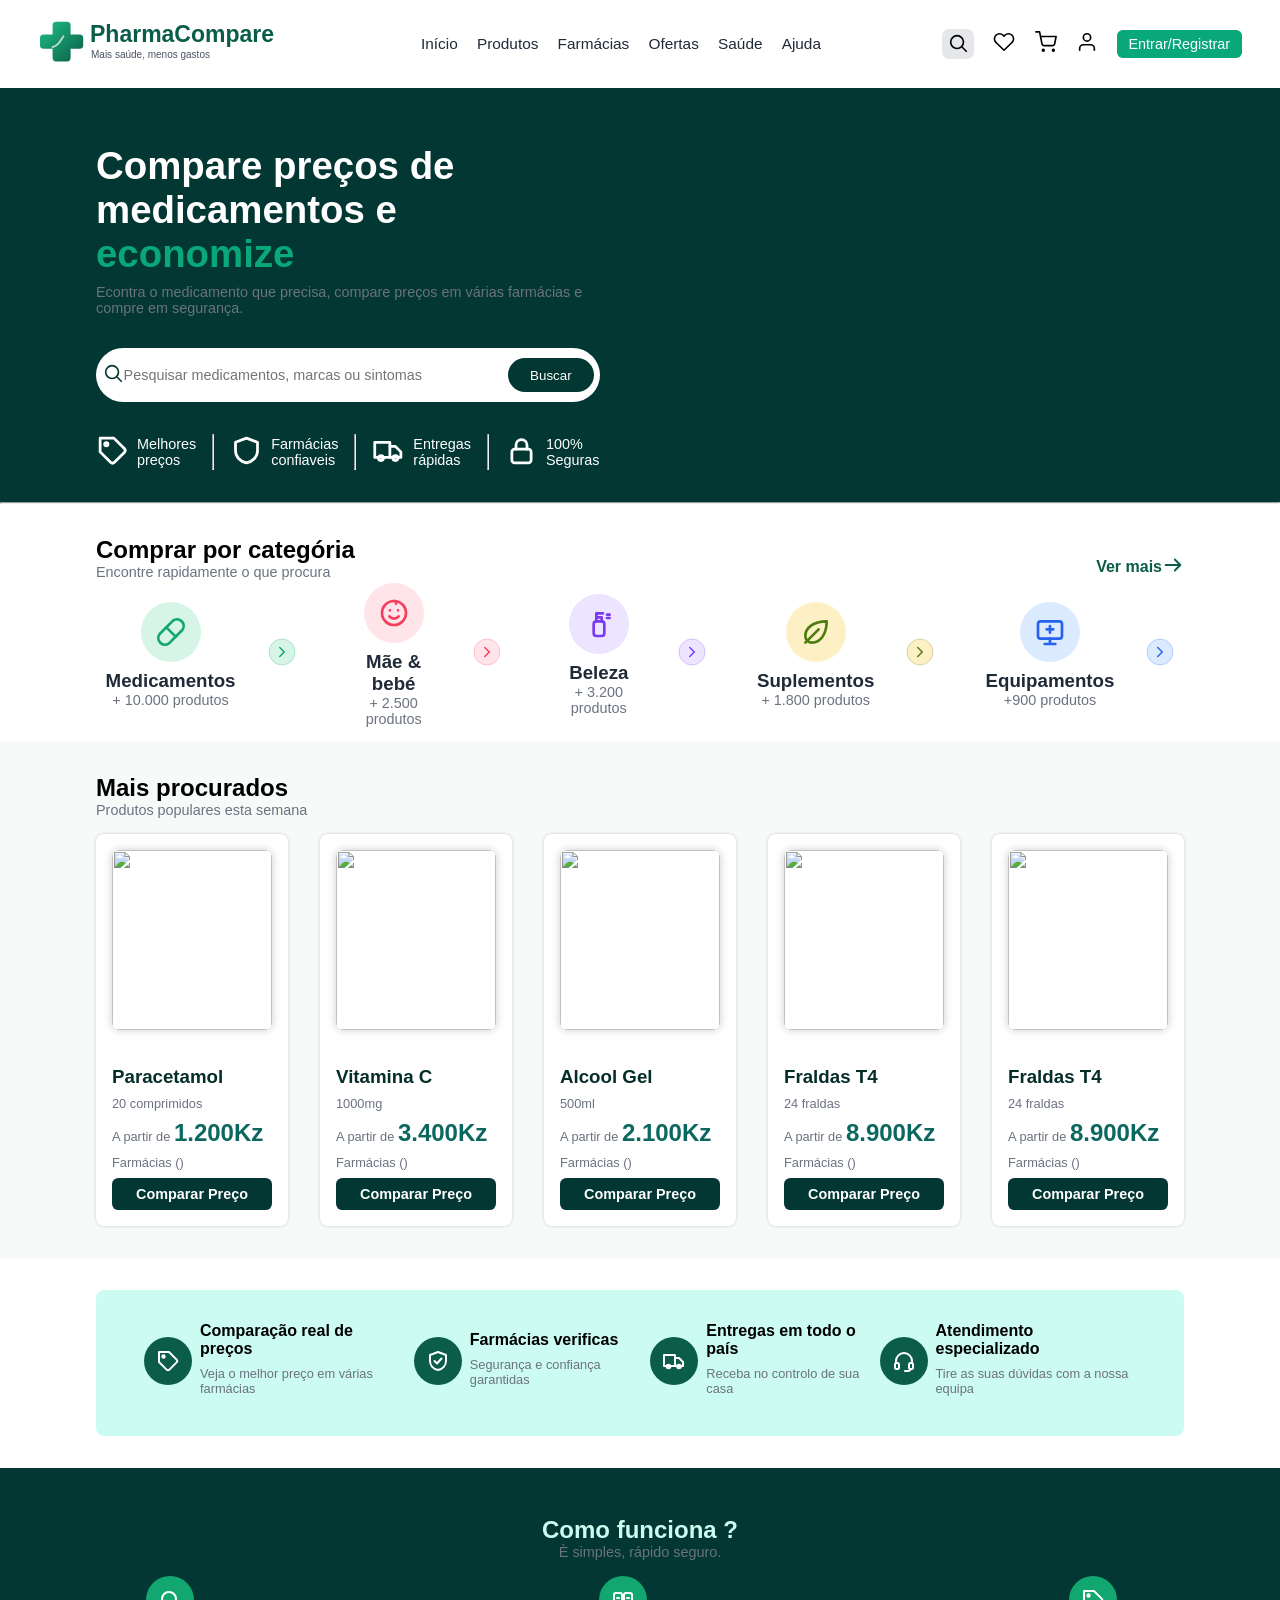
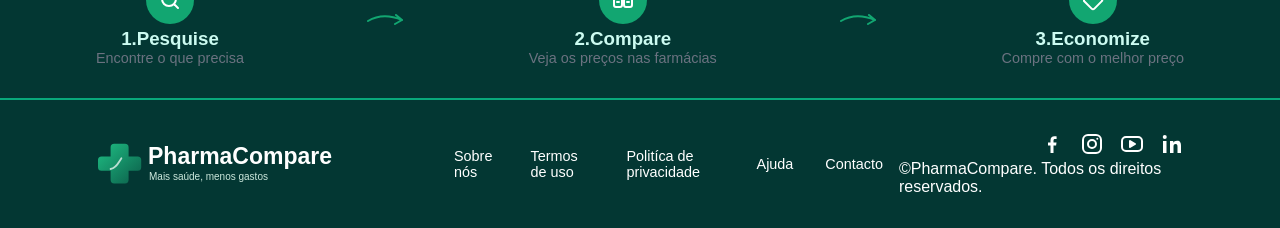
==== index.html @ 9d526ed0 "Add files via upload" ====
<!DOCTYPE html>
<html lang="pt-pt">
<head>
    <meta charset="UTF-8">
    <meta name="viewport" content="width=device-width, initial-scale=1.0">
    <title>Pharma Compare</title>
</head>
<body>
    <header class="cabeçalho">
        <!-- Simbolo -->
         <div class="cab">
            <svg xmlns="http://www.w3.org/2000/svg" viewBox="0 0 262 52" width="262" height="52"><defs><linearGradient id="g" x1="0" y1="0" x2="1" y2="1"><stop offset="0" stop-color="#1FBF84"/><stop offset="1" stop-color="#0B5D49"/></linearGradient></defs><g transform="translate(2 4) scale(.9)"><path d="M18 2h12a4 4 0 0 1 4 4v10h10a4 4 0 0 1 4 4v8a4 4 0 0 1-4 4H34v10a4 4 0 0 1-4 4H18a4 4 0 0 1-4-4V32H4a4 4 0 0 1-4-4v-8a4 4 0 0 1 4-4h10V6a4 4 0 0 1 4-4z" fill="url(#g)"/><path d="M14 30c6-1 8-6 12-12" fill="none" stroke="#fff" stroke-width="2" stroke-linecap="round" opacity=".7"/></g><text x="52" y="26" font-family="Poppins, Montserrat, Segoe UI, Arial, sans-serif" font-size="23" font-weight="700" fill="#0B5D49">PharmaCompare</text><text x="53" y="42" font-family="Poppins, Montserrat, Segoe UI, Arial, sans-serif" font-size="10" fill="#4B5563">Mais saúde, menos gastos</text></svg>
         </div>
        <!-- Botões para abrir o menu -->
        
        <button class="btn" id="btn">
            <svg xmlns="http://www.w3.org/2000/svg" width="24" height="24" viewBox="0 0 24 24" fill="none" stroke="currentColor" stroke-width="2" stroke-linecap="round" stroke-linejoin="round"><line x1="3" y1="6" x2="21" y2="6"/><line x1="3" y1="12" x2="21" y2="12"/><line x1="3" y1="18" x2="21" y2="18"/></svg>
        </button>
        <div class="menu-tel">
            
            <!-- Botão fechar o menu -->
            <button class="btnclose">Fecha <svg xmlns="http://www.w3.org/2000/svg" width="18" height="18" viewBox="0 0 24 24" fill="none" stroke="currentColor" stroke-width="2" stroke-linecap="round" stroke-linejoin="round"><path d="M4 4l16 16M4 20L20 4"/></svg></button>

            <!-- NavBar -->
            <nav class="links" id="links">
                <a href="index.html">Início</a>
                <a href="medicamentos.html">Produtos</a>
                <a href="farmacias.html">Farmácias</a>
                <a href="ofertas.html">Ofertas</a>
                <a href="saude.html">Saúde</a>
                <a href="ajuda.html">Ajuda</a>
            </nav>

            <!-- Icones -->
            <div class="icones">
                <button class="ico-pesq" id="ico-pesq">
                    <svg xmlns="http://www.w3.org/2000/svg" width="22" height="22" viewBox="0 0 24 24" fill="none" stroke="#000" stroke-width="1.8" stroke-linecap="round" stroke-linejoin="round"><circle cx='11' cy='11' r='7'/><line x1='21' y1='21' x2='16.65' y2='16.65'/></svg>
                </button>
                <a href="conta.html">
                    <svg xmlns="http://www.w3.org/2000/svg" width="22" height="22" viewBox="0 0 24 24" fill="none" stroke="#000" stroke-width="1.8" stroke-linecap="round" stroke-linejoin="round"><path d='M20.8 4.6a5.5 5.5 0 0 0-7.8 0L12 5.6l-1-1a5.5 5.5 0 0 0-7.8 7.8l1 1L12 21l7.8-7.6 1-1a5.5 5.5 0 0 0 0-7.8z'/></svg>
                </a>
                <a href="carrinho.html">
                    <svg xmlns="http://www.w3.org/2000/svg" width="22" height="22" viewBox="0 0 24 24" fill="none" stroke="#000" stroke-width="1.8" stroke-linecap="round" stroke-linejoin="round"><circle cx='9' cy='21' r='1'/><circle cx='20' cy='21' r='1'/><path d='M1 1h4l2.68 13.39a2 2 0 0 0 2 1.61h9.72a2 2 0 0 0 2-1.61L23 6H6'/></svg>
                </a>
                <a href="conta.html">
                    <svg xmlns="http://www.w3.org/2000/svg" width="22" height="22" viewBox="0 0 24 24" fill="none" stroke="#000" stroke-width="1.8" stroke-linecap="round" stroke-linejoin="round"><path d='M20 21v-2a4 4 0 0 0-4-4H8a4 4 0 0 0-4 4v2'/><circle cx='12' cy='7' r='4'/></svg>
                </a>
                <a href="login.html" class="entrar">Entrar/Registrar</a>
            </div>
        </div>
    </header>
    <main class="hero">
        <div class="conteudo">
            <h2>Compare preços de medicamentos e <span>economize</span></h2>
            <p>Econtra o medicamento que precisa, compare preços em várias farmácias e compre em segurança.</p>
            <div id="pesquisar" class="pesquisar">
                <label for="pesq"><svg xmlns="http://www.w3.org/2000/svg" width="22" height="22" viewBox="0 0 24 24" fill="none" stroke="#033733" stroke-width="1.8" stroke-linecap="round" stroke-linejoin="round"><circle cx='11' cy='11' r='7'/><line x1='21' y1='21' x2='16.65' y2='16.65'/></svg></label>
                <input type="text" id="pesq" name="pesq" placeholder="Pesquisar medicamentos, marcas ou sintomas">
                <button input="submit">Buscar</button>
            </div>
            <div class="info">
                <div class="hero-info">
                    <span>
                        <svg xmlns="http://www.w3.org/2000/svg" viewBox="0 0 24 24" width="33" height="33" color="#FFFFFF"><g fill="none" stroke="currentColor" stroke-width="2" stroke-linecap="round" stroke-linejoin="round"><path d="M20.6 13.4l-7.2 7.2a2 2 0 0 1-2.8 0L3 13V3h10l7.6 7.6a2 2 0 0 1 0 2.8z"/><circle cx="7.5" cy="7.5" r="1.2"/></g></svg>
                    </span>
                    <div>Melhores preços</div>
                </div><hr>
                <div class="hero-info">
                    <span>
                        <svg xmlns="http://www.w3.org/2000/svg" viewBox="0 0 24 24" width="33" height="33" color="#FFFFFF"><g fill="none" stroke="currentColor" stroke-width="2" stroke-linecap="round" stroke-linejoin="round"><path d="M12 3l8 3v6c0 4.5-3.2 8-8 9-4.8-1-8-4.5-8-9V6z"/></g></svg>
                    </span>
                    <div>Farmácias confiaveis</div>
                </div><hr>
                <div class="hero-info">
                    <span>
                        <svg xmlns="http://www.w3.org/2000/svg" viewBox="0 0 24 24" width="33" height="33" color="#FFFFFF"><g fill="none" stroke="currentColor" stroke-width="2" stroke-linecap="round" stroke-linejoin="round"><path d="M2 6h11v11H2z"/><path d="M13 9h4l4 4v4h-8"/><circle cx="6.5" cy="17.5" r="1.8"/><circle cx="17" cy="17.5" r="1.8"/></g></svg>
                    </span>
                    <div>Entregas rápidas</div>
                </div><hr>
                <div class="hero-info">
                    <span>
                        <svg xmlns="http://www.w3.org/2000/svg" viewBox="0 0 24 24" width="33" height="33" color="#FFFFFF"><g fill="none" stroke="currentColor" stroke-width="2" stroke-linecap="round" stroke-linejoin="round"><rect x="5" y="11" width="14" height="10" rx="2"/><path d="M8 11V8a4 4 0 0 1 8 0v3"/></g></svg>
                    </span>
                    <div>100% Seguras</div>
                </div>
            </div>
        </div>
        <div class="imagem">
            <!-- Devo colovar aqui a imagem para colocar o homepage mais bonito e atraente-->
        </div>
    </main><hr>
    <section class="categoria">
        <div class="cate-titulo">
            <div>
                <h2>Comprar por categória</h2>
                <p>Encontre rapidamente o que procura</p><br>
            </div>
            <a href="medicamentos.html">Ver mais <span>
                <svg xmlns="http://www.w3.org/2000/svg" viewBox="0 0 24 24" width="22" height="22" color="#0B5D49"><g fill="none" stroke="currentColor" stroke-width="2" stroke-linecap="round" stroke-linejoin="round"><path d="M4 12h16M14 6l6 6-6 6"/></g></svg>
                <span>
            </a>
        </div>
        <div class="cate">
            <div class="itens a">
                <div class="iten-info">
                    <span>
                        <svg xmlns="http://www.w3.org/2000/svg" viewBox="0 0 64 64" width="64" height="64"><circle cx="32" cy="32" r="30" fill="#D6F5E6"/><g transform="translate(16 16) scale(1.333)" fill="none" stroke="currentColor" stroke-width="2" stroke-linecap="round" stroke-linejoin="round" color="#12A671"><path d="M10.5 20.5a5 5 0 0 1-7-7l10-10a5 5 0 0 1 7 7z"/><path d="m8.5 8.5 7 7"/></g></svg>
                    </span>
                    <div>
                        <h3>Medicamentos</h3>
                        <p>+ 10.000 produtos</p>
                    </div>
                </div>
                <a href="#">
                    <svg xmlns="http://www.w3.org/2000/svg" viewBox="0 0 28 28" width="28" height="28"><circle cx="14" cy="14" r="13" fill="#D6F5E6" stroke="#12A671" stroke-opacity=".25"/><g transform="translate(5 5) scale(.75)" fill="none" stroke="currentColor" stroke-width="2" stroke-linecap="round" stroke-linejoin="round" color="#12A671"><path d="m9 6 6 6-6 6"/></g></svg>
                </a>
            </div>
            <div class="itens b">
                <div class="iten-info">
                    <span>
                        <svg xmlns="http://www.w3.org/2000/svg" viewBox="0 0 64 64" width="64" height="64"><circle cx="32" cy="32" r="30" fill="#FFE4E9"/><g transform="translate(16 16) scale(1.333)" fill="none" stroke="currentColor" stroke-width="2" stroke-linecap="round" stroke-linejoin="round" color="#F43F5E"><circle cx="12" cy="12" r="9"/><path d="M9 10v.01M15 10v.01"/><path d="M8.5 14.5a4.5 4.5 0 0 0 7 0"/><path d="M12 3c1.5 0 2 1 1.5 2"/></g></svg>
                    </span>
                    <div>
                        <h3>Mãe & bebé</h3>
                        <p>+ 2.500 produtos</p>
                    </div>
                </div>
                <a href="#"><svg xmlns="http://www.w3.org/2000/svg" viewBox="0 0 28 28" width="28" height="28"><circle cx="14" cy="14" r="13" fill="#FFE4E9" stroke="#F43F5E" stroke-opacity=".25"/><g transform="translate(5 5) scale(.75)" fill="none" stroke="currentColor" stroke-width="2" stroke-linecap="round" stroke-linejoin="round" color="#F43F5E"><path d="m9 6 6 6-6 6"/></g></svg></a>
            </div>
            <div class="itens c">
                <div class="iten-info">
                    <span>
                        <svg xmlns="http://www.w3.org/2000/svg" viewBox="0 0 64 64" width="64" height="64"><circle cx="32" cy="32" r="30" fill="#EDE4FF"/><g transform="translate(16 16) scale(1.333)" fill="none" stroke="currentColor" stroke-width="2" stroke-linecap="round" stroke-linejoin="round" color="#7C3AED"><rect x="8" y="10" width="8" height="11" rx="2"/><path d="M10 10V7h4v3"/><path d="M10 7V4h5"/><path d="M18 5h2M18 7.5h2"/></g></svg>
                    </span>
                    <div>
                        <h3>Beleza</h3>
                        <p>+ 3.200 produtos</p>
                    </div>
                </div>
                <a href="#">
                    <svg xmlns="http://www.w3.org/2000/svg" viewBox="0 0 28 28" width="28" height="28"><circle cx="14" cy="14" r="13" fill="#EDE4FF" stroke="#7C3AED" stroke-opacity=".25"/><g transform="translate(5 5) scale(.75)" fill="none" stroke="currentColor" stroke-width="2" stroke-linecap="round" stroke-linejoin="round" color="#7C3AED"><path d="m9 6 6 6-6 6"/></g></svg>
                </a>
            </div>
            <div class="itens d">
                <div class="iten-info">
                    <span>
                        <svg xmlns="http://www.w3.org/2000/svg" viewBox="0 0 64 64" width="64" height="64"><circle cx="32" cy="32" r="30" fill="#FDF0C4"/><g transform="translate(16 16) scale(1.333)" fill="none" stroke="currentColor" stroke-width="2" stroke-linecap="round" stroke-linejoin="round" color="#4D7C0F"><path d="M20 4C10 4 4 9 4 15a5 5 0 0 0 5 5c6 0 11-6 11-16z"/><path d="M4 20 14 10"/></g></svg>
                    </span>
                    <div>
                        <h3>Suplementos</h3>
                        <p>+ 1.800 produtos</p>
                    </div>
                </div>
                <a href="#">
                    <svg xmlns="http://www.w3.org/2000/svg" viewBox="0 0 28 28" width="28" height="28"><circle cx="14" cy="14" r="13" fill="#FDF0C4" stroke="#4D7C0F" stroke-opacity=".25"/><g transform="translate(5 5) scale(.75)" fill="none" stroke="currentColor" stroke-width="2" stroke-linecap="round" stroke-linejoin="round" color="#4D7C0F"><path d="m9 6 6 6-6 6"/></g></svg>
                </a>
            </div>
            <div class="itens e">
                <div class="iten-info">
                    <span>
                        <svg xmlns="http://www.w3.org/2000/svg" viewBox="0 0 64 64" width="64" height="64"><circle cx="32" cy="32" r="30" fill="#DBEAFE"/><g transform="translate(16 16) scale(1.333)" fill="none" stroke="currentColor" stroke-width="2" stroke-linecap="round" stroke-linejoin="round" color="#2563EB"><rect x="3" y="4" width="18" height="13" rx="2"/><path d="M8 21h8M12 17v4"/><path d="M12 7.5v5M9.5 10h5"/></g></svg>
                    </span>
                    <div>
                        <h3>Equipamentos</h3>
                        <p>+900 produtos</p>
                    </div>
                </div>
                <a href="#">
                    <svg xmlns="http://www.w3.org/2000/svg" viewBox="0 0 28 28" width="28" height="28"><circle cx="14" cy="14" r="13" fill="#DBEAFE" stroke="#2563EB" stroke-opacity=".25"/><g transform="translate(5 5) scale(.75)" fill="none" stroke="currentColor" stroke-width="2" stroke-linecap="round" stroke-linejoin="round" color="#2563EB"><path d="m9 6 6 6-6 6"/></g></svg>
                </a>
            </div>
        </div>
    </section>
    <section class="produtos">
        <h2>Mais procurados</h2>
        <p>Produtos populares esta semana</p>
        <div class="dia">
            <div class="item">
                <div class="pro">
                    <img src="img/medi/para.jpg" alt="">
                </div>
                <div class="info">
                    <h3>Paracetamol</h3>
                    <p>20 comprimidos</p>
                    <p>A partir de <span>1.200Kz</span></p>
                    <p class="farma">Farmácias ()</p>
                    <a href="#">Comparar Preço</a>
                </div>
            </div>
            <div class="item">
                <div class="pro">
                    <img src="img/medi/vitaC.jpg" alt="">
                </div>
                <div class="info">
                    <h3>Vitamina C</h3>
                    <p>1000mg</p>
                    <p>A partir de <span>3.400Kz</span></p>
                    <p class="farma">Farmácias ()</p>
                    <a href="#">Comparar Preço</a>
                </div>
            </div>
            <div class="item">
                <div class="pro">
                    <img src="img/beleza/alcool.jpg" alt="">
                </div>
                <div class="info">
                    <h3>Alcool Gel </h3>
                    <p>500ml</p>
                    <p>A partir de <span>2.100Kz</span></p>
                    <p class="farma">Farmácias ()</p>
                    <a href="#">Comparar Preço</a>
                </div>
            </div>
            <div class="item">
                <div class="pro">
                    <img src="img/maebebe/frauda.jpg" alt="">
                </div>
                <div class="info">
                    <h3>Fraldas T4</h3>
                    <p>24 fraldas</p>
                    <p>A partir de <span>8.900Kz</span></p>
                    <p class="farma">Farmácias ()</p>
                    <a href="#">Comparar Preço</a>
                </div>
            </div>
            <div class="item">
                <div class="pro">
                    <img src="img/maebebe/frauda.jpg" alt="">
                </div>
                <div class="info">
                    <h3>Fraldas T4</h3>
                    <p>24 fraldas</p>
                    <p>A partir de <span>8.900Kz</span></p>
                    <p class="farma">Farmácias ()</p>
                    <a href="#">Comparar Preço</a>
                </div>
            </div>
        </div>
    </section>
    <section class="garantimos" id="garantimos">
        <div class="garantias">
            <div class="item">
                <div>
                    <svg xmlns="http://www.w3.org/2000/svg" viewBox="0 0 48 48" width="48" height="48"><circle cx="24" cy="24" r="24" fill="#0B5D49"/><g transform="translate(12 12)" fill="none" stroke="currentColor" stroke-width="2" stroke-linecap="round" stroke-linejoin="round" color="#fff"><path d="M20.6 13.4l-7.2 7.2a2 2 0 0 1-2.8 0L3 13V3h10l7.6 7.6a2 2 0 0 1 0 2.8z"/><circle cx="7.5" cy="7.5" r="1.2"/></g></svg>
                </div>
                <div class="info">
                    <h2>Comparação real de preços</h2>
                    <p>Veja o melhor preço em várias farmácias</p>
                </div>
            </div>
            <div class="item">
                <div>
                    <svg xmlns="http://www.w3.org/2000/svg" viewBox="0 0 48 48" width="48" height="48"><circle cx="24" cy="24" r="24" fill="#0B5D49"/><g transform="translate(12 12)" fill="none" stroke="currentColor" stroke-width="2" stroke-linecap="round" stroke-linejoin="round" color="#fff"><path d="M12 3l8 3v6c0 4.5-3.2 8-8 9-4.8-1-8-4.5-8-9V6z"/><path d="m8.5 12 2.5 2.5 4.5-5"/></g></svg>
                </div>
                <div class="info">
                    <h2>Farmácias verificas</h2>
                    <p>Segurança e confiança garantidas</p>
                </div>
            </div>
            <div class="item">
                <div>
                    <svg xmlns="http://www.w3.org/2000/svg" viewBox="0 0 48 48" width="48" height="48"><circle cx="24" cy="24" r="24" fill="#0B5D49"/><g transform="translate(12 12)" fill="none" stroke="currentColor" stroke-width="2" stroke-linecap="round" stroke-linejoin="round" color="#fff"><path d="M2 6h11v11H2z"/><path d="M13 9h4l4 4v4h-8"/><circle cx="6.5" cy="17.5" r="1.8"/><circle cx="17" cy="17.5" r="1.8"/></g></svg>
                </div>
                <div class="info">
                    <h2>Entregas em todo o país</h2>
                    <p>Receba no controlo de sua casa</p>
                </div>
            </div>
            <div class="item">
                <div>
                    <svg xmlns="http://www.w3.org/2000/svg" viewBox="0 0 48 48" width="48" height="48"><circle cx="24" cy="24" r="24" fill="#0B5D49"/><g transform="translate(12 12)" fill="none" stroke="currentColor" stroke-width="2" stroke-linecap="round" stroke-linejoin="round" color="#fff"><path d="M4 14v-2a8 8 0 0 1 16 0v2"/><rect x="3" y="14" width="4" height="6" rx="1.5"/><rect x="17" y="14" width="4" height="6" rx="1.5"/><path d="M19 20a4 4 0 0 1-4 2h-2"/></g></svg>
                </div>
                <div class="info">
                    <h2>Atendimento especializado</h2>
                    <p>Tire as suas dúvidas com a nossa equipa</p>
                </div>
            </div>
        </div>
    </section>
    <section class="como_funciona" id="como_funciona">

        <div class="titulo">
            <h2>Como funciona ?</h2>
            <p>È simples, rápido seguro.</p>
        </div>
        <div class="passos">
            <div>
                <div>
                    <svg xmlns="http://www.w3.org/2000/svg" viewBox="0 0 48 48" width="48" height="48"><circle cx="24" cy="24" r="24" fill="#12A671"/><g transform="translate(12 12)" fill="none" stroke="currentColor" stroke-width="2" stroke-linecap="round" stroke-linejoin="round" color="#fff"><circle cx="11" cy="11" r="7"/><path d="m20 20-3.5-3.5"/></g></svg></div>
                <div>
                    <h3>1.Pesquise</h3>
                    <p>Encontre o que precisa</p>
                </div>
            </div>
            <span>
                <svg xmlns="http://www.w3.org/2000/svg" viewBox="0 0 40 16" width="40" height="16"><path d="M2 10c10-6 22-6 34-1M30 4l6 5-7 4" fill="none" stroke="#12A671" stroke-width="2" stroke-linecap="round" stroke-linejoin="round"/></svg>
            </span>
            <div>
                <div>
                    <svg xmlns="http://www.w3.org/2000/svg" viewBox="0 0 48 48" width="48" height="48"><circle cx="24" cy="24" r="24" fill="#12A671"/><g transform="translate(12 12)" fill="none" stroke="currentColor" stroke-width="2" stroke-linecap="round" stroke-linejoin="round" color="#fff"><rect x="3" y="5" width="8" height="14" rx="2"/><rect x="13" y="5" width="8" height="14" rx="2"/><path d="M6 10h2M16 10h2M6 14h2M16 14h2"/></g></svg></div>
                <div>
                    <h3>2.Compare</h3>
                    <p>Veja os preços nas farmácias</p>
                </div>
            </div>
            <span>
                <svg xmlns="http://www.w3.org/2000/svg" viewBox="0 0 40 16" width="40" height="16"><path d="M2 10c10-6 22-6 34-1M30 4l6 5-7 4" fill="none" stroke="#12A671" stroke-width="2" stroke-linecap="round" stroke-linejoin="round"/></svg>
            </span>
            <div>
                <div>
                    <svg xmlns="http://www.w3.org/2000/svg" viewBox="0 0 48 48" width="48" height="48"><circle cx="24" cy="24" r="24" fill="#12A671"/><g transform="translate(12 12)" fill="none" stroke="currentColor" stroke-width="2" stroke-linecap="round" stroke-linejoin="round" color="#fff"><path d="M20.6 13.4l-7.2 7.2a2 2 0 0 1-2.8 0L3 13V3h10l7.6 7.6a2 2 0 0 1 0 2.8z"/><circle cx="7.5" cy="7.5" r="1.2"/></g></svg></div>
                <div>
                    <h3>3.Economize</h3>
                    <p>Compre com o melhor preço</p>
                </div>
            </div>
        </div>
    </section>
    <footer class="footer">
        <div class="simbolo">
            <svg xmlns="http://www.w3.org/2000/svg" viewBox="0 0 262 52" width="262" height="52"><defs><linearGradient id="g" x1="0" y1="0" x2="1" y2="1"><stop offset="0" stop-color="#1FBF84"/><stop offset="1" stop-color="#0B5D49"/></linearGradient></defs><g transform="translate(2 4) scale(.9)"><path d="M18 2h12a4 4 0 0 1 4 4v10h10a4 4 0 0 1 4 4v8a4 4 0 0 1-4 4H34v10a4 4 0 0 1-4 4H18a4 4 0 0 1-4-4V32H4a4 4 0 0 1-4-4v-8a4 4 0 0 1 4-4h10V6a4 4 0 0 1 4-4z" fill="url(#g)"/><path d="M14 30c6-1 8-6 12-12" fill="none" stroke="#fff" stroke-width="2" stroke-linecap="round" opacity=".7"/></g><text x="52" y="26" font-family="Poppins, Montserrat, Segoe UI, Arial, sans-serif" font-size="23" font-weight="700" fill="#FFFFFF">PharmaCompare</text><text x="53" y="42" font-family="Poppins, Montserrat, Segoe UI, Arial, sans-serif" font-size="10" fill="#CDE8DD">Mais saúde, menos gastos</text></svg>
        </div>
        <div class="mais-foot">
            <a href="#">Sobre nós</a>
            <a href="#">Termos de uso</a>
            <a href="#">Politíca de privacidade</a>
            <a href="#">Ajuda</a>
            <a href="#">Contacto</a>
        </div>
        <div class="links-info">
            <div>
                <a href="#">
                    <svg xmlns="http://www.w3.org/2000/svg" viewBox="0 0 24 24" width="24" height="24" color="#FFFFFF"><g fill="currentColor"><path d="M13.5 21v-7.5h2.6l.4-3h-3V8.6c0-.9.3-1.5 1.6-1.5h1.5V4.4c-.3 0-1.2-.1-2.2-.1-2.3 0-3.9 1.4-3.9 4v2.2H8v3h2.5V21z"/></g></svg>
                </a>
                <a href="#">
                    <svg xmlns="http://www.w3.org/2000/svg" viewBox="0 0 24 24" width="24" height="24" color="#FFFFFF"><g fill="none" stroke="currentColor" stroke-width="2" stroke-linecap="round" stroke-linejoin="round"><rect x="3" y="3" width="18" height="18" rx="5"/><circle cx="12" cy="12" r="4"/><path d="M17.3 6.7v.01"/></g></svg>
                </a>
                <a href="#">
                    <svg xmlns="http://www.w3.org/2000/svg" viewBox="0 0 24 24" width="24" height="24" color="#FFFFFF"><g fill="none" stroke="currentColor" stroke-width="2" stroke-linecap="round" stroke-linejoin="round"><rect x="2" y="5" width="20" height="14" rx="4"/><path d="m10 9 5 3-5 3z" fill="currentColor"/></g></svg>
                </a>
                <a href="#">
                    <svg xmlns="http://www.w3.org/2000/svg" viewBox="0 0 24 24" width="24" height="24" color="#FFFFFF"><g fill="currentColor"><rect x="3" y="9" width="3.5" height="12"/><circle cx="4.75" cy="4.9" r="2"/><path d="M10 9h3.3v1.7c.6-1.1 1.9-2 3.7-2 3.3 0 4 2.1 4 5V21h-3.5v-6c0-1.5-.1-2.9-1.9-2.9S13.5 13.3 13.5 15v6H10z"/></g></svg>
                </a>
            </div>
            <span>&copy;PharmaCompare. Todos os direitos reservados.</span>
        </div>
    </footer>
    <script src="script/script.js"></script>
</body>
<link rel="stylesheet" href="css/style.css">
</html>
---- css/style.css ----
*{
    margin: 0;
    padding: 0 ;
    box-sizing: border-box;
    font-family: Arial, Helvetica, sans-serif;
}
body{
    background-color: var(--background-color);
}
:root{
    --primaria-color: #09a87b;
    --primaria-preto: #033733;
    --primaria-claro: #ccfbf1;
    --texto-cor: #1f2937;
    --texto-mutado: #6b7280;
    --background-color: #ffffff;
    --segunda-color: #f8fafc;
    --border-color: #e5e7eb;
}
p{
    color: var(--texto-mutado);
    font-size: 0.9em;
}

/*-- HEADER --*/
.cabeçalho{
    position: sticky;
    top: 0;
    left: 0;
    right: 0;
    background-color: var(--background-color);
    color: var(--texto-cor);
    display: flex;
    align-items: center;
    justify-content: space-between;
    gap: 1.5rem;
    padding: 1rem 3%;
}
.cabeçalho .menu-tel{
    display: contents;/* Permite que os elementos do menu-tel façam parte do layout do cabeçalho*/
}

.cabeçalho .links{
    display: flex;
    align-items: center;
    justify-content: center;
    gap: 1.2rem;
}

.cabeçalho .icones {
    display: flex;
    align-items: center;
    justify-content: flex-start;
    gap: 1.2rem;
}
.cabeçalho .btn , .cabeçalho .btnclose{display: none;}
.pesq-med{display: none;}
.pesq-med.ativo{
    background-color: #000;
    display: flex;
    align-items: center;
    justify-content: center;
    min-height: 10vh;
    width: 100%;
    top: 0;
    left: 0;
    right: 0;
    z-index: 1000;
    overflow-y: auto;
    box-shadow: -5px 0 20px rgba(0 , 0, 0, 0.15);
    position: relative;
}
.pesq-med input{
    height: 100%;
    width: 50%;
    background-color: transparent;
    border: none;
    outline: none;
    font-size: 0.9em;
}
.pesq-med input:focus{
    border-bottom:3px solid var(--primaria-color);
}
.pesq-med button{
    background-color: var(--primaria-preto);
    color: var(--background-color);
    border: none;
    border-radius: 1.2rem;
    padding: 0.6rem 1.4rem ;
}
.pesq-med button:active{scale: 0.9;}
.links{
    display: flex;
    justify-content: center;
    align-items: center;
    gap: 8%;
}
.links a{
    color: var(--texto-cor);
    text-decoration: none;
    font-size: 0.96em;
}
.links a:hover{
    color: var(--primaria-preto);
    transform: scale(1.1);
}
.icones{
    display: flex;
    justify-content: flex-end;
    align-items: center;
    gap: 1em;
}
.ico-pesq{
    border: none;
    background-color: var(--border-color);
    padding: 0.2em 0.4em;
    border-radius: 7px;
}
.entrar{
    text-decoration: none;
    background-color: var(--primaria-color);
    color: var(--background-color);
    font-size: 0.9em;
    font-weight: 200;
    border-radius: 0.4em;
    padding: 0.4em 0.8em;
    transition: 0.3;
}
.icones a:hover, .icones button:hover{
    transform: scale(0.9);
}
.entrar:hover{
    background-color: var(--primaria-preto);
    transform: scale(0.9);
}

/*-- HERO --*/

.hero{
    background-color: var(--primaria-preto);
    color: var(--background-color);
    display: flex;
    align-items: center;
    max-height: 50vh;
}
.hero .conteudo{
    flex-wrap: wrap;
    margin: 3rem 3rem 2rem 6rem;
}
.hero .conteudo h2{
    font-size: 2.4rem;
    margin: 0.5rem 0;
}
.hero .imagem{
    max-width: 50%;
}
.hero .conteudo p{font-size: 0.9rem;}
.hero .conteudo h2 span{
    color: var(--primaria-color);
}
.pesquisar{
    background-color: var(--background-color);
    display: flex;
    justify-content: space-between;
    align-items: center;
    border-radius: 2.2rem;
    padding: 0 0.35rem;
    min-height: 6vh;
    min-width: 80%;
    margin: 2rem 0;
}
.pesquisar input{
    height: 100%;
    width: 80%;
    background-color: transparent;
    border: none;
    outline: none;
    font-size: 0.9em;
}
.pesquisar input:focus{
    border-bottom:3px solid var(--primaria-color);
}
.pesquisar button{
    background-color: var(--primaria-preto);
    color: var(--background-color);
    border: none;
    border-radius: 1.2rem;
    padding: 0.6rem 1.4rem ;
}
.pesquisar button:active{scale: 0.9;}
.hero .info{
    display: flex;
    gap: 1rem;
    font-size: 0.9em;
}
.hero .info .hero-info{
    display: flex;
    align-items: center;
    gap: 0.5rem;
}
.hero .imagem{
    width: 100%;
    height: 100%;
}
.hero .imagem img{
    max-width: 100vh;
    max-height: 50vh;
    border-radius: 18rem 0 0 14rem;
    background-color: color-mix( #062e29 100%, #fff 20);
}

/*-- CATEGORIA --*/

.categoria{
    padding: 2rem 6rem;
}
.cate-titulo{
    display: flex;
    align-items: center;
    justify-content: space-between;
}
.cate-titulo a{
    display: flex;
    align-items: center;
    justify-content: space-between;
    text-decoration: none;
    color: #0B5D49;
    font-weight: bold;
}
.cate{
    display: grid;
    grid-template-columns: repeat(5, 1fr);
    grid-template-rows: 7rem;
    gap: 2rem;
}
.cate .itens{
    display: flex;
    justify-content: flex-end;
    align-items: center;
    gap: 2rem;
    border-radius: 1rem;
    padding: 0.6rem;
    text-decoration:  none;
    transition: 0.3s;
}
.cate .itens .iten-info{
    display: flex;
    align-items: center;
    justify-content: center;
    flex-direction: column;
    gap: 2px;
}
.cate .itens h3{color: var(--texto-cor);}
.cate .itens div{
    text-align: center;
}
.cate .a{background-color: color-mix( green 50%, white 50%);}
.cate .a svg{color: green;}
.cate .b{background-color: color-mix( red 50%, white 50%);}
.cate .b svg{color: red;}
.cate .c{background-color: color-mix( violet 50%, white 50%);}
.cate .c svg{color: yellow;}
.cate .d{background-color: color-mix( yellow 50%, white 30%);}
.cate .d svg{color: violet;}
.cate .e{background-color: color-mix( blue 50%, white 50%) ;}
.cate .e svg{color: blue;}

/*-- PRODUTOS --*/

.produtos{
    padding: 2rem 6rem;
    background-color: #f6faf9;
}
.produtos p{margin-bottom: 1rem;}
.dia{
    display: grid;
    grid-template-columns: repeat(5, 1fr);
    gap: 2rem;
}
.dia .item{
    background-color: #fff;
    border-radius: 0.5rem;
    box-shadow: 0 0 0.2rem #ccc;
}.dia .item h3{color: #062e29;}
.dia .item .pro{
    padding: 1rem;
}
.dia .item .pro img{
    width: 100%;
    height: 20vh;
    border-radius: 0.5rem;
    box-shadow: 0 0 0.5rem #ccc;
}
.dia .item .info{
    padding: 1rem;
}.item .info p{font-size: 0.8rem;margin: 0.5rem 0;}
.dia .item .info span{font-weight: bold;font-size: 1.5rem;color: #0c685f;}del{padding: 0 1rem;font-size: 0.8rem;}
.dia .item .info a{
    width: 100%;
    display: inline-block;
    padding: 0.5rem 1rem;
    text-decoration: none;
    font-weight: bold;
    font-size: 0.9em;
    background-color: var(--primaria-preto);
    color: #fff;
    border: none;
    border-radius: 0.4rem;
    text-align: center;
}
.dia .item .info a:hover{
    background-color: var(--primaria-color);
}

/*-- GARANTIMOS --*/

.garantimos{
    padding: 2rem 6rem;
}
.garantimos .garantias{
    padding: 2rem 3rem;
    background-color: var(--primaria-claro);
    display: flex;
    align-items: center;
    justify-content: space-between;
    gap: 1rem;
    border-radius: 0.5rem;
}
.garantimos .item {
    display: flex;
    align-items: center;
    justify-content: center;
    gap: 0.5rem;
}
.garantimos .item .info h2{
    font-size: 1em;
}

/*-- COMO FUNCIONA --*/

.como_funciona{
    padding: 2rem 6rem;
    background-color: var(--primaria-preto);
    border-bottom: 2px solid #09a87b;
}
.como_funciona .titulo{
    text-align: center;
    margin: 1rem 0 ;
}
.como_funciona .titulo h2, .como_funciona .passos h3{
    color: var(--primaria-claro);
}
.como_funciona .passos{
    display: flex;
    align-items: center;
    justify-content: space-between;
}
.como_funciona .passos div div {
    text-align: center;
}

/*-- FOOTER --*/

.footer{
    background-color: var(--primaria-preto);
    color: #fff;
    display: flex;
    align-items: center;
    justify-content: space-between;
    padding: 2rem 6rem;
    gap: 1rem;
}
.footer .simbolo{
    display: flex;
    align-items: center;
}
.footer .mais-foot{
    display: flex;
    align-items: center;
    justify-content: start;
    gap: 2rem;
    margin-left: 5rem;
}
.mais-foot a{
    text-decoration: none;
    color: var(--background-color);
    font-size: 0.9em;
    transition: 0.3s;
}
.mais-foot a:hover{
    color: var(--primaria-color);
}
.footer .links-info div{
    display: flex;
    align-items: center;
    justify-content: flex-end;
    gap: 1rem;
}

@media (min-width: 769px) and (max-width: 1024px){
    /*-- HEADER --*/
    .cabeçalho{
        display: flex;
        flex-wrap: wrap;
        justify-content: space-between;
        gap: 1rem;
        padding: 1rem 2%;
    }
    .cabeçalho .cab{order: 1;}
    .cabeçalho .icones{order: 2; gap: 0.8rem;}
    .cabeçalho .links {
        order: 3;
        flex-basis: 100%;
        justify-content: flex-start;
        flex-wrap: wrap;
        gap: 1.2rem;
        padding-top: 0.8rem;
        border-top: 1px solid #e5e7eb;
    }
    /*-- HERO --*/
    .hero .imagem{display: none;}
    .pesquisar{
        height: 4vh;
    }

    /*-- CATEGORIA --*/
    .cate{
        display: grid;
        grid-template-columns: repeat(5, 25%);
        overflow-x: auto;
        gap: 2rem;
    }
    .cate::-webkit-scrollbar{display: none;}
    .cate .itens{
        min-width: 50%;
        flex: 0 0 30%;
    }

    /*-- PRODUTOS --*/
    .dia{
        display: grid;
        grid-template-columns: repeat(5, 12rem);
        overflow-x: auto;
        gap: 2rem;
    }
    .dia::-webkit-scrollbar{display: none;}
    .dia .item{
        flex: 0 0 45%;
    }

    /*-- GARANTIMOS --*/

    /*-- FOOTER --*/

    .footer{
        display: flex;
        align-items: center;
        justify-content: flex-start;
        flex-wrap: wrap;
        max-width: 100%;
    }
    .footer .links-info{
        display: flex;
        align-items: center;
        justify-content: center;
        flex-direction: column;
        flex-basis: 100%;
        flex-wrap: wrap;
    }
    
}
@media (min-width: 1032px) and (max-width: 1270px){
    .cabeçalho{
        display: flex;
        flex-wrap: wrap;
        justify-content: space-between;
        gap: 1rem;
        padding: 1rem 2%;
    }
    .cabeçalho .cab{order: 1;}
    .cabeçalho .icones{order: 2; gap: 0.8rem;}
    .cabeçalho .links {
        order: 3;
        flex-basis: 100%;
        justify-content: flex-start;
        flex-wrap: wrap;
        gap: 1.2rem;
        padding-top: 0.8rem;
        border-top: 1px solid #e5e7eb;
    }
    .pesquisar{
        padding: 0.4rem 0;
        max-height: 3vh;
    }
    .pesquisar input{
        height: 2vh;
    }

    /*-- CATEGORIA --*/
    .cate{
        display: grid;
        grid-template-columns: repeat(5, 13rem);
        overflow-x: auto;
        gap: 2rem;
    }
    .cate::-webkit-scrollbar{display: none;}
    .cate .itens{
        min-width: 50%;
        flex: 0 0 40%;
    }

    /*-- PRODUTOS --*/
    .dia{
        display: grid;
        grid-template-columns: repeat(5, 16rem);
        overflow-x: auto;
        gap: 2rem;
    }
    .dia::-webkit-scrollbar{display: none;}
    .dia .item{
        flex: 0 0 45%;
    }

    /*-- FOOTER --*/

    .footer{
        display: flex;
        align-items: center;
        justify-content: flex-start;
        flex-wrap: wrap;
        max-width: 100%;
    }
    .footer .links-info{
        display: flex;
        align-items: center;
        justify-content: center;
        flex-direction: column;
        flex-basis: 100%;
        flex-wrap: wrap;
    }
}
@media (max-width: 769px){
    .cabeçalho {
        display: flex;
        align-items: center;
        justify-content: space-between;
        padding: 0.8rem 1rem;
        gap: 1rem;
    }
    .cabeçalho .cab{
        display: flex;
        align-items: center;
        gap: 0.4rem;
    }
    .cabeçalho .btn{
        display: flex;
        align-items: center;
        justify-content: center;
        padding: 0.5rem;
        background: transparent;
        border: none;
        cursor: pointer;
        color: inherit;
    }
    .cabeçalho .menu-tel{
        display: flex;
        flex-direction: column;
        align-items: stretch;
        justify-content: flex-start;
        gap: 1.2rem;
        position: fixed;
        top: 0;
        right: 0;
        width: 85%;
        max-width: 340px;
        height: 100vh;
        height: 100dvh;
        padding: 1.2rem;
        background-color: #ffff;
        box-shadow: -5px 0 20px rgba(0 , 0, 0, 0.15);
        overflow-y: auto;
        z-index: 1000;
        transform: translateX(100%);
        visibility: hidden;
        pointer-events: none;
        transition: transform 0.3s ease, visibility 0.3s ease;
    }
    .cabeçalho .menu-tel.ativo{
        transform: translateX(0);
        visibility: visible;
        pointer-events: auto;
    }
    .cabeçalho .btnclose{
        display: flex;
        align-items: center;
        justify-content: flex-start;
        padding: 0.5rem 0;
        background: transparent;
        border: none;
        cursor: pointer;
        color: red;
        font-weight: bold;
        font-size: 1.2rem;
    }
    .cabeçalho .btnclose:hover{
        background-color: #e5e7eb;
    }
    .cabeçalho .btnclose svg{
        text-align: center;
        color: #ff0000;
    }
    .cabeçalho .links{
        display: flex;
        flex-direction: column;
        align-items: stretch;
        gap: 0.4rem;
        padding-top: 1rem;
        border-top: 1px solid #e5e7eb;
    }
    .cabeçalho .links a:hover{background-color: #e8f5f1;}
    .cabeçalho .icones {
        display: flex;
        flex-direction: column;
        align-items: stretch;
        gap: 0.6rem;
        padding-top: 1rem;
        border-top: 1px solid #e5e7eb;
    }
    .cabeçalho .icones a{
        display: flex;
        align-items: center;
        gap: 0.8rem;
        padding: 0.7rem;
        text-decoration: none;
    }
    
    /*-- HERO --*/

    .hero{
        padding: 0.5rem;
    }
    .hero .conteudo{
        margin: 1rem 0.5rem;
    }
    .hero .imagem{display: none;}
    .hero .info{flex-wrap: wrap;} 
    .hero .info .form{width: 95%;}
    .form input{width: 70%;}
    .como{grid-template-columns: repeat(2, 1fr);width: 100%;}
    .cate, .dia{
        display: flex;
        overflow-x: auto;
    }
    .cate::-webkit-scrollbar{display: none;}.dia::-webkit-scrollbar{display: none;}
    .cate a, .dia div{
        flex: 0 0 35%;
    }
    .hero, .categoria, .prod, .footer{
        padding: 2rem 1rem;
    }

    /*-- CATEGORIA --*/
    .cate{
        overflow-x: auto;
        gap: 4px;
    }
    .cate .itens{
        flex: 0 0 40%;
    }
    .cate .itens .iten-info div {
        display: flex;
        align-items: center;
        justify-content: center;
        flex-direction: row;
    }
    .cate .itens div p{display: none;}
    .cate .itens a, .cate .itens .iten-info span {display: none;}
    .cate .itens{
        display: flex;
        align-items: center;
        justify-content: center;
        background-color: var(--background-color);
        border: 2px solid #000;
        border-radius: 2rem;
        padding: 0.2rem 0.4rem;
        transition: 0.3s;
    }
    .cate .itens:hover{
        background-color: var(--primaria-preto);
    }
    .cate .itens h3{
        font-size: 0.9rem;
    }

    /*-- PRODUTOS --*/
    .produtos{
        padding: 2rem 1rem;
    }
    .dia{
        display: grid;
        grid-template-columns: repeat(5, 10rem);
        overflow-x: auto;
        gap: 1rem;
    }
    .dia::-webkit-scrollbar{display: none;}
    .dia .item{
        flex: 0 0 45%;
    }
    
    /*-- GARANTIMOS --*/

    .garantimos{
        padding: 1rem;
    }
    .garantimos .garantias{
        display: grid;
        grid-template-columns: repeat(2, 1fr);
        gap: 2rem;
    } 
    .garantimos .item {
        display: flex;
        align-items: center;
        justify-content: center;
        flex-direction: column;
        gap: 0.5rem;
    }
    .garantimos .item .info{
        text-align: center;
    }

    /*-- COMO - FUNCIONA --*/
    .como_funciona{
        padding: 1rem;
    }
    .como_funciona .passos{
        display: flex;
        align-items: center;
        justify-content: center;
        gap: 2rem;
        flex-direction: column;
    }

    /*-- FOOTER --*/

    .footer{
        padding: 0.5rem;
        display: flex;
        align-items: start;
        gap: 1rem;
        flex-direction: column;
    }
    .footer .mais-foot{
        display: flex;
        align-items: flex-start;
        justify-content: flex-start;
        flex-direction: column;
        gap: 1rem;
        margin-left: 0.5rem;
    }
    .footer .mais-foot a{
        display: flex;
        align-items: flex-start;
        justify-content: flex-start;
        flex-direction: column;
        font-size: 0.9em;
    }
    .footer .links-info{
        display: flex;
        align-items: center;
        justify-content: center;
        flex-direction: column;
    }
    .footer .links-info div{
        display: flex;
        align-items: center;
        justify-content: space-between;
    }
    .footer .links-info span{
        text-align: center;
        font-size: 0.8em;
    }
}
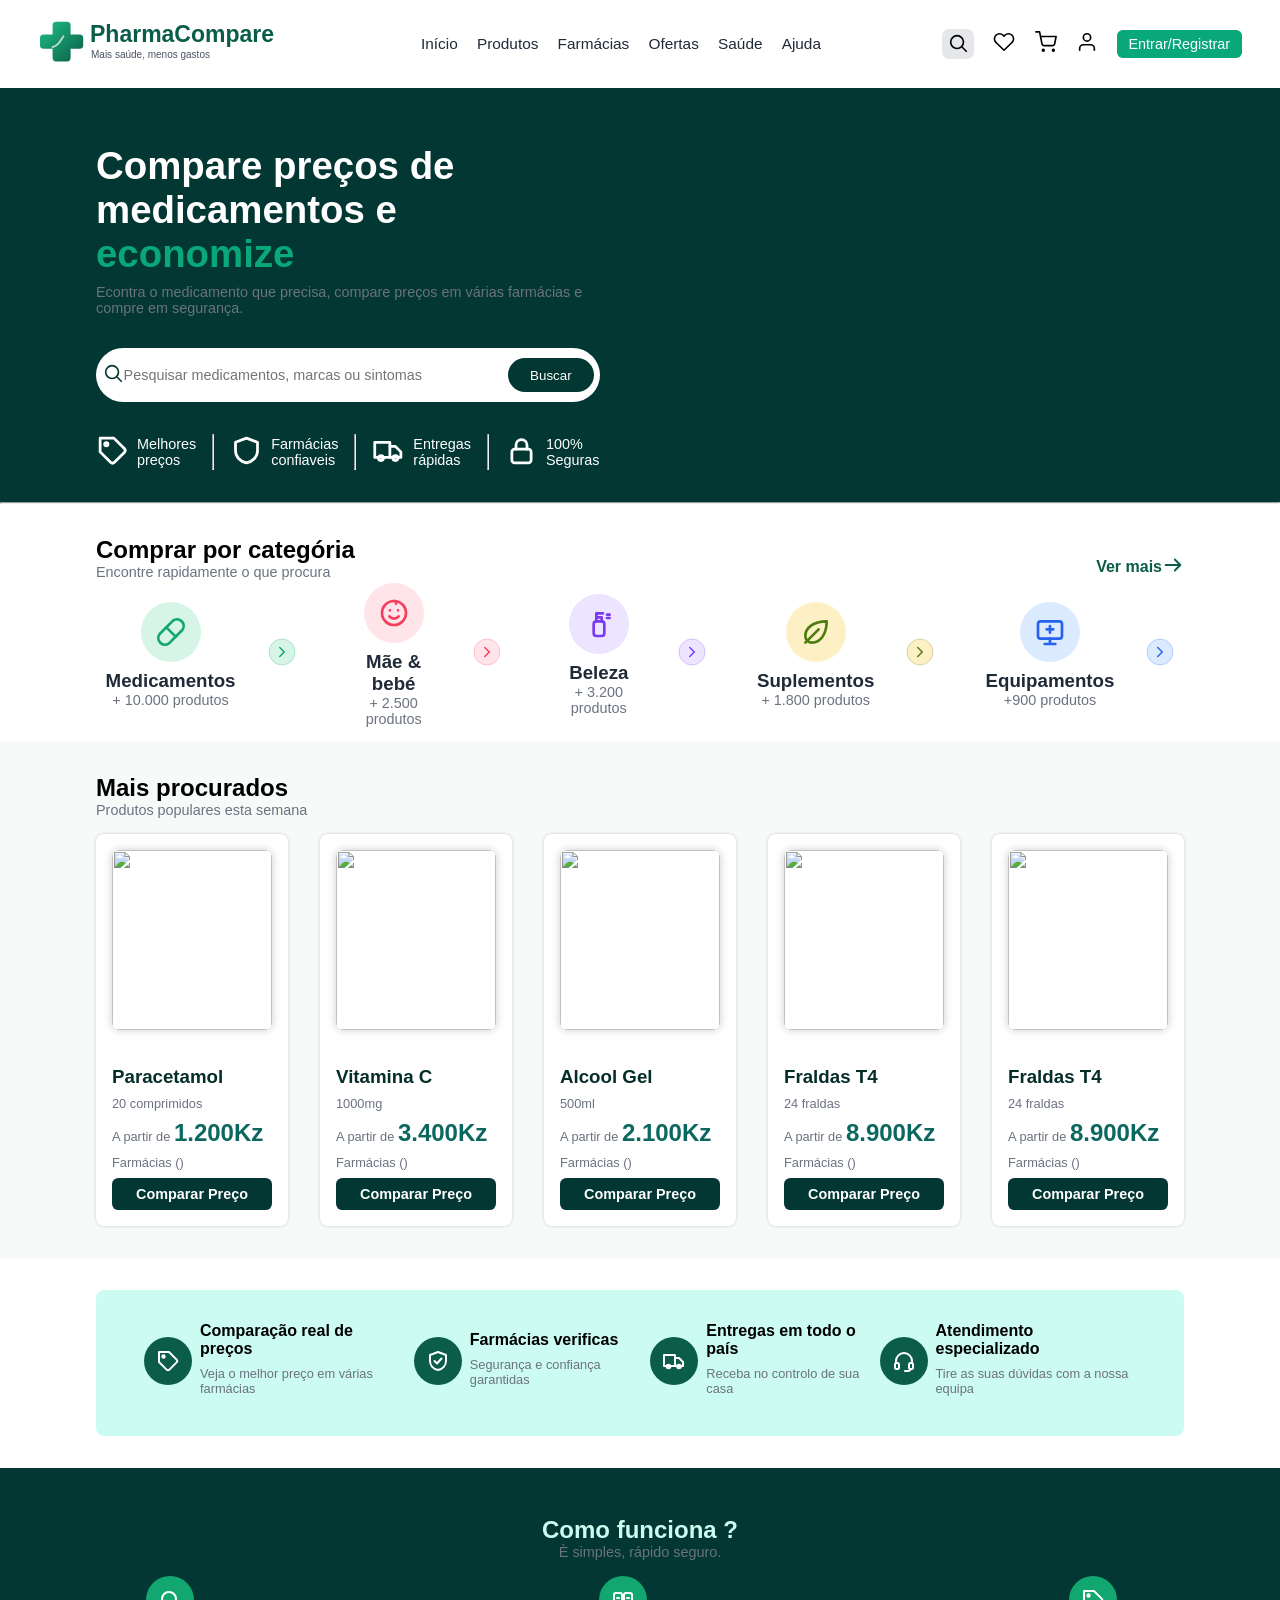
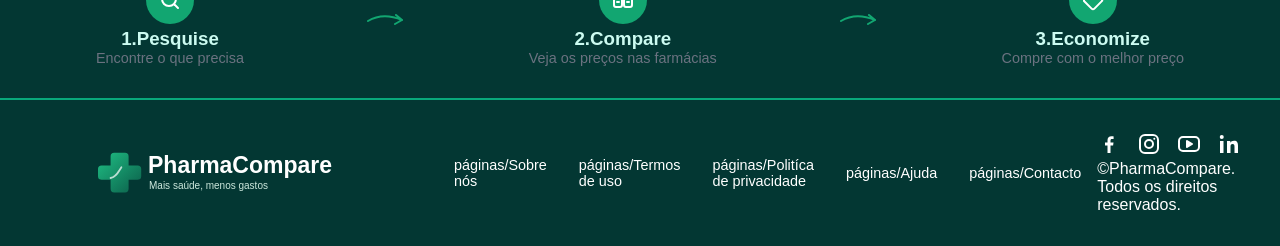
==== commit 0863dbc5: "links" ====
--- a/index.html
+++ b/index.html
@@ -24,11 +24,11 @@
             <!-- NavBar -->
             <nav class="links" id="links">
                 <a href="index.html">Início</a>
-                <a href="medicamentos.html">Produtos</a>
-                <a href="farmacias.html">Farmácias</a>
-                <a href="ofertas.html">Ofertas</a>
-                <a href="saude.html">Saúde</a>
-                <a href="ajuda.html">Ajuda</a>
+                <a href="páginas/medicamentos.html">Produtos</a>
+                <a href="páginas/farmacias.html">Farmácias</a>
+                <a href="páginas/ofertas.html">Ofertas</a>
+                <a href="páginas/saude.html">Saúde</a>
+                <a href="páginas/ajuda.html">Ajuda</a>
             </nav>
 
             <!-- Icones -->
@@ -321,11 +321,11 @@
             <svg xmlns="http://www.w3.org/2000/svg" viewBox="0 0 262 52" width="262" height="52"><defs><linearGradient id="g" x1="0" y1="0" x2="1" y2="1"><stop offset="0" stop-color="#1FBF84"/><stop offset="1" stop-color="#0B5D49"/></linearGradient></defs><g transform="translate(2 4) scale(.9)"><path d="M18 2h12a4 4 0 0 1 4 4v10h10a4 4 0 0 1 4 4v8a4 4 0 0 1-4 4H34v10a4 4 0 0 1-4 4H18a4 4 0 0 1-4-4V32H4a4 4 0 0 1-4-4v-8a4 4 0 0 1 4-4h10V6a4 4 0 0 1 4-4z" fill="url(#g)"/><path d="M14 30c6-1 8-6 12-12" fill="none" stroke="#fff" stroke-width="2" stroke-linecap="round" opacity=".7"/></g><text x="52" y="26" font-family="Poppins, Montserrat, Segoe UI, Arial, sans-serif" font-size="23" font-weight="700" fill="#FFFFFF">PharmaCompare</text><text x="53" y="42" font-family="Poppins, Montserrat, Segoe UI, Arial, sans-serif" font-size="10" fill="#CDE8DD">Mais saúde, menos gastos</text></svg>
         </div>
         <div class="mais-foot">
-            <a href="#">Sobre nós</a>
-            <a href="#">Termos de uso</a>
-            <a href="#">Politíca de privacidade</a>
-            <a href="#">Ajuda</a>
-            <a href="#">Contacto</a>
+            <a href="#">páginas/Sobre nós</a>
+            <a href="#">páginas/Termos de uso</a>
+            <a href="#">páginas/Politíca de privacidade</a>
+            <a href="#">páginas/Ajuda</a>
+            <a href="#">páginas/Contacto</a>
         </div>
         <div class="links-info">
             <div>
@@ -348,4 +348,4 @@
     <script src="script/script.js"></script>
 </body>
 <link rel="stylesheet" href="css/style.css">
-</html>+</html>
